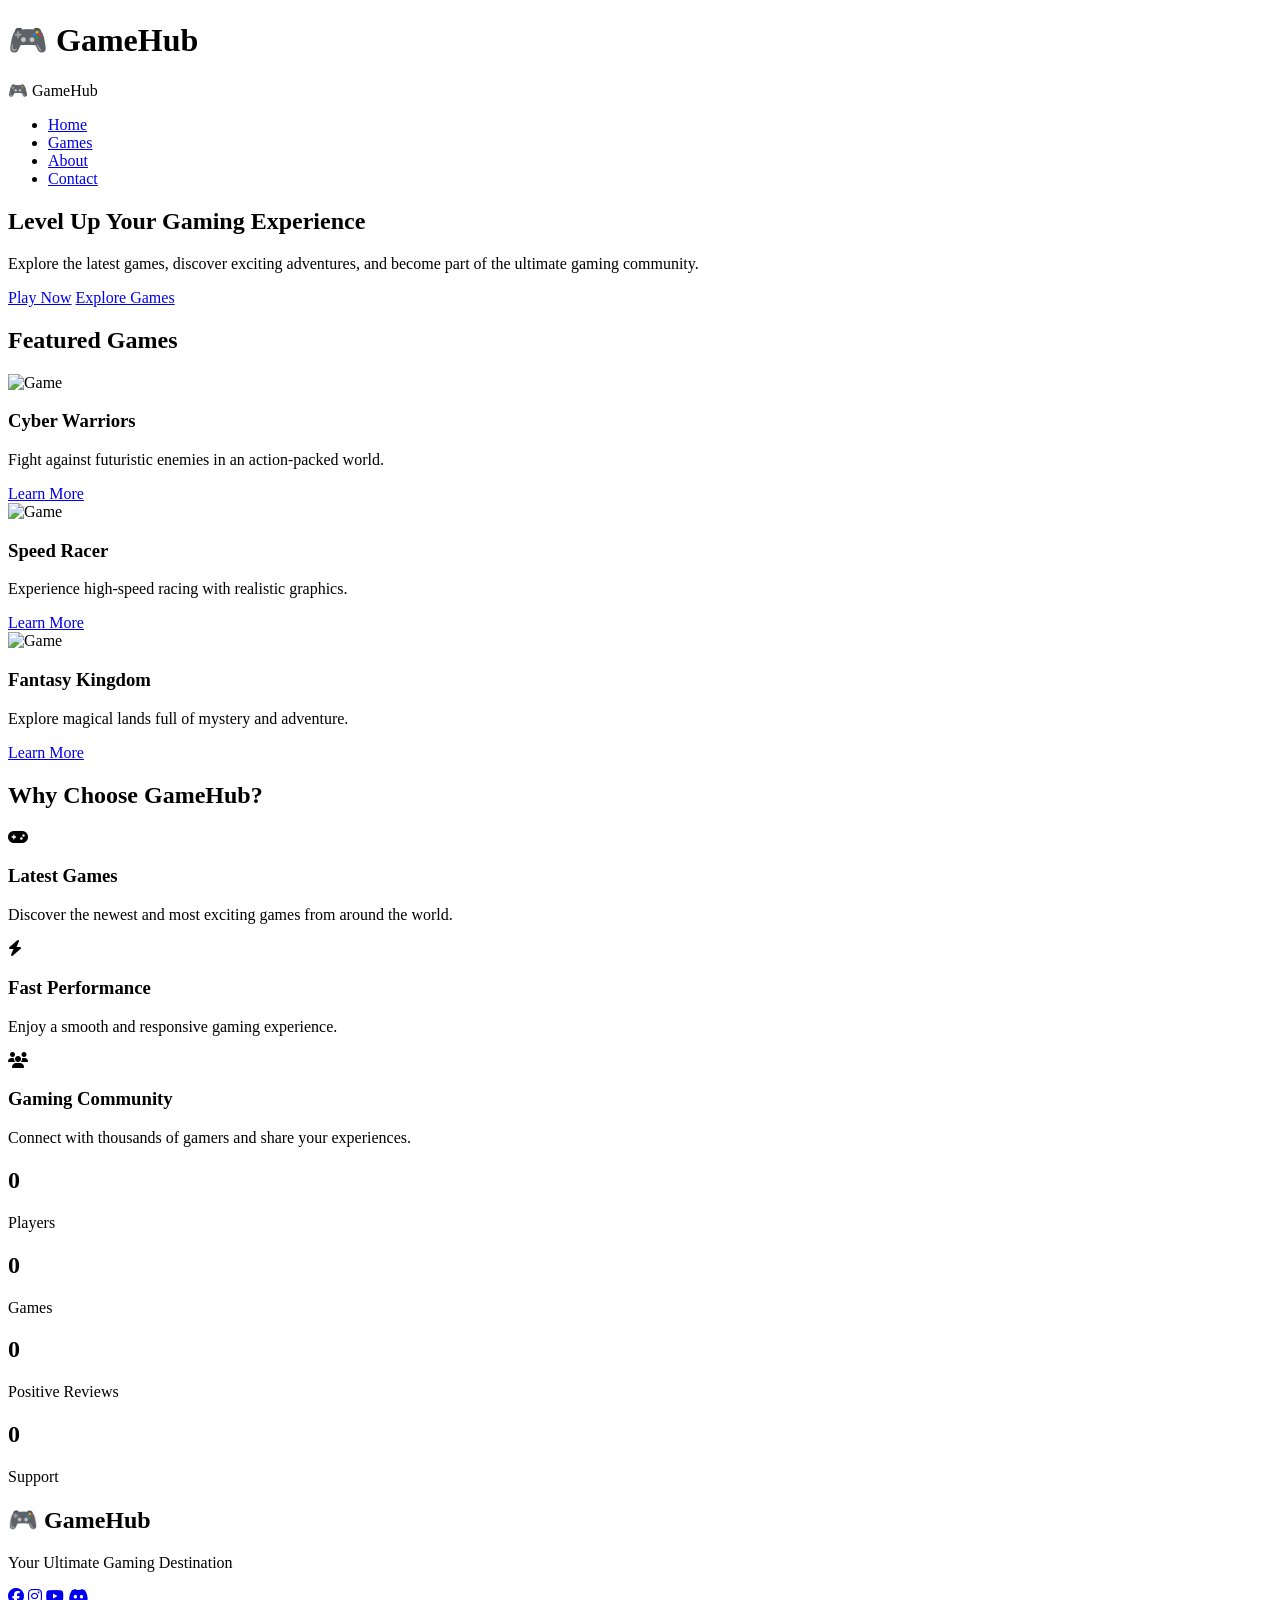
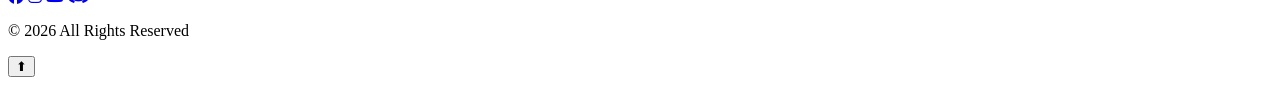
==== index.html @ f031dc1d "Add files via upload" ====
<!DOCTYPE html>
<html lang="en">

<head>
    <meta charset="UTF-8">
    <meta name="viewport" content="width=device-width, initial-scale=1.0">
    <title>GameHub | Home</title>

    <!-- CSS -->
    <link rel="stylesheet" href="css/style.css">

    <!-- Google Font -->
    <link href="https://fonts.googleapis.com/css2?family=Poppins:wght@300;400;500;600;700&display=swap" rel="stylesheet">

    <!-- Font Awesome -->
    <link rel="stylesheet"
        href="https://cdnjs.cloudflare.com/ajax/libs/font-awesome/6.7.2/css/all.min.css">
</head>

<body>

    <div id="loader">

<h1>🎮 GameHub</h1>

</div>

    <!-- Navigation -->
    <header>

        <nav class="navbar">

            <div class="logo">
                🎮 GameHub
            </div>

            <ul class="nav-links">

                <li><a href="index.html" class="active">Home</a></li>

                <li><a href="games.html">Games</a></li>

                <li><a href="about.html">About</a></li>

                <li><a href="contact.html">Contact</a></li>

            </ul>

        </nav>

    </header>

    <!-- Hero Section -->

    <section class="hero">

        <div class="hero-content">

            <h1>Level Up Your Gaming Experience</h1>

            <p>
                Explore the latest games, discover exciting adventures,
                and become part of the ultimate gaming community.
            </p>

            <div class="buttons">
                <a href="games.html" class="btn" id="playBtn">Play Now</a>

                <!-- <a href="games.html" class="btn">Play Now</a> -->

                <a href="games.html" class="btn btn-outline">Explore Games</a>

            </div>

        </div>

    </section>

    <!-- Featured Games -->

    <section class="featured">

        <h2>Featured Games</h2>

        <div class="cards">

            <div class="card">

                <img src="https://picsum.photos/400/250?random=1" alt="Game">

                <h3>Cyber Warriors</h3>

                <p>Fight against futuristic enemies in an action-packed world.</p>

                <a href="games.html" class="btn-small">Learn More</a>

            </div>

            <div class="card">

                <img src="https://picsum.photos/400/250?random=2" alt="Game">

                <h3>Speed Racer</h3>

                <p>Experience high-speed racing with realistic graphics.</p>

                <a href="games.html" class="btn-small">Learn More</a>

            </div>

            <div class="card">

                <img src="https://picsum.photos/400/250?random=3" alt="Game">

                <h3>Fantasy Kingdom</h3>

                <p>Explore magical lands full of mystery and adventure.</p>

                <a href="games.html" class="btn-small">Learn More</a>

            </div>

        </div>


        

        





    </section>
    <!-- Why Choose Us -->

<section class="why">

    <h2>Why Choose GameHub?</h2>

    <div class="why-container">

        <div class="why-box">
            <i class="fa-solid fa-gamepad"></i>
            <h3>Latest Games</h3>
            <p>Discover the newest and most exciting games from around the world.</p>
        </div>

        <div class="why-box">
            <i class="fa-solid fa-bolt"></i>
            <h3>Fast Performance</h3>
            <p>Enjoy a smooth and responsive gaming experience.</p>
        </div>

        <div class="why-box">
            <i class="fa-solid fa-users"></i>
            <h3>Gaming Community</h3>
            <p>Connect with thousands of gamers and share your experiences.</p>
        </div>

    </div>

</section>

    <!-- Statistics -->

<section class="stats">

    <div class="stat-box">
        <h2><span class="counter" data-target="50000">0</span></h2>
        <p>Players</p>
    </div>

    <div class="stat-box">
        <h2><span class="counter" data-target="120">0</span></h2>
        <p>Games</p>
    </div>

    <div class="stat-box">
        <h2><span class="counter" data-target="98">0</span></h2>
        <p>Positive Reviews</p>
    </div>

    <div class="stat-box">
        <h2><span class="counter" data-target="24">0</span></h2>
        <p>Support</p>
    </div>

</section>
    
    

    <!-- Footer -->


    <footer>

<h2>🎮 GameHub</h2>

<p>

Your Ultimate Gaming Destination

</p>

<div class="social-icons">

<a href="#"><i class="fab fa-facebook"></i></a>

<a href="#"><i class="fab fa-instagram"></i></a>

<a href="#"><i class="fab fa-youtube"></i></a>

<a href="#"><i class="fab fa-discord"></i></a>

</div>

<p>

© 2026 All Rights Reserved

</p>

</footer>

    <!-- <footer>

        <p>© 2026 GameHub | Created for Google Analytics Presentation</p>

    </footer> -->

    <script src="js/script.js"></script>

    <button id="topBtn">
⬆
</button>

</body>

</html>
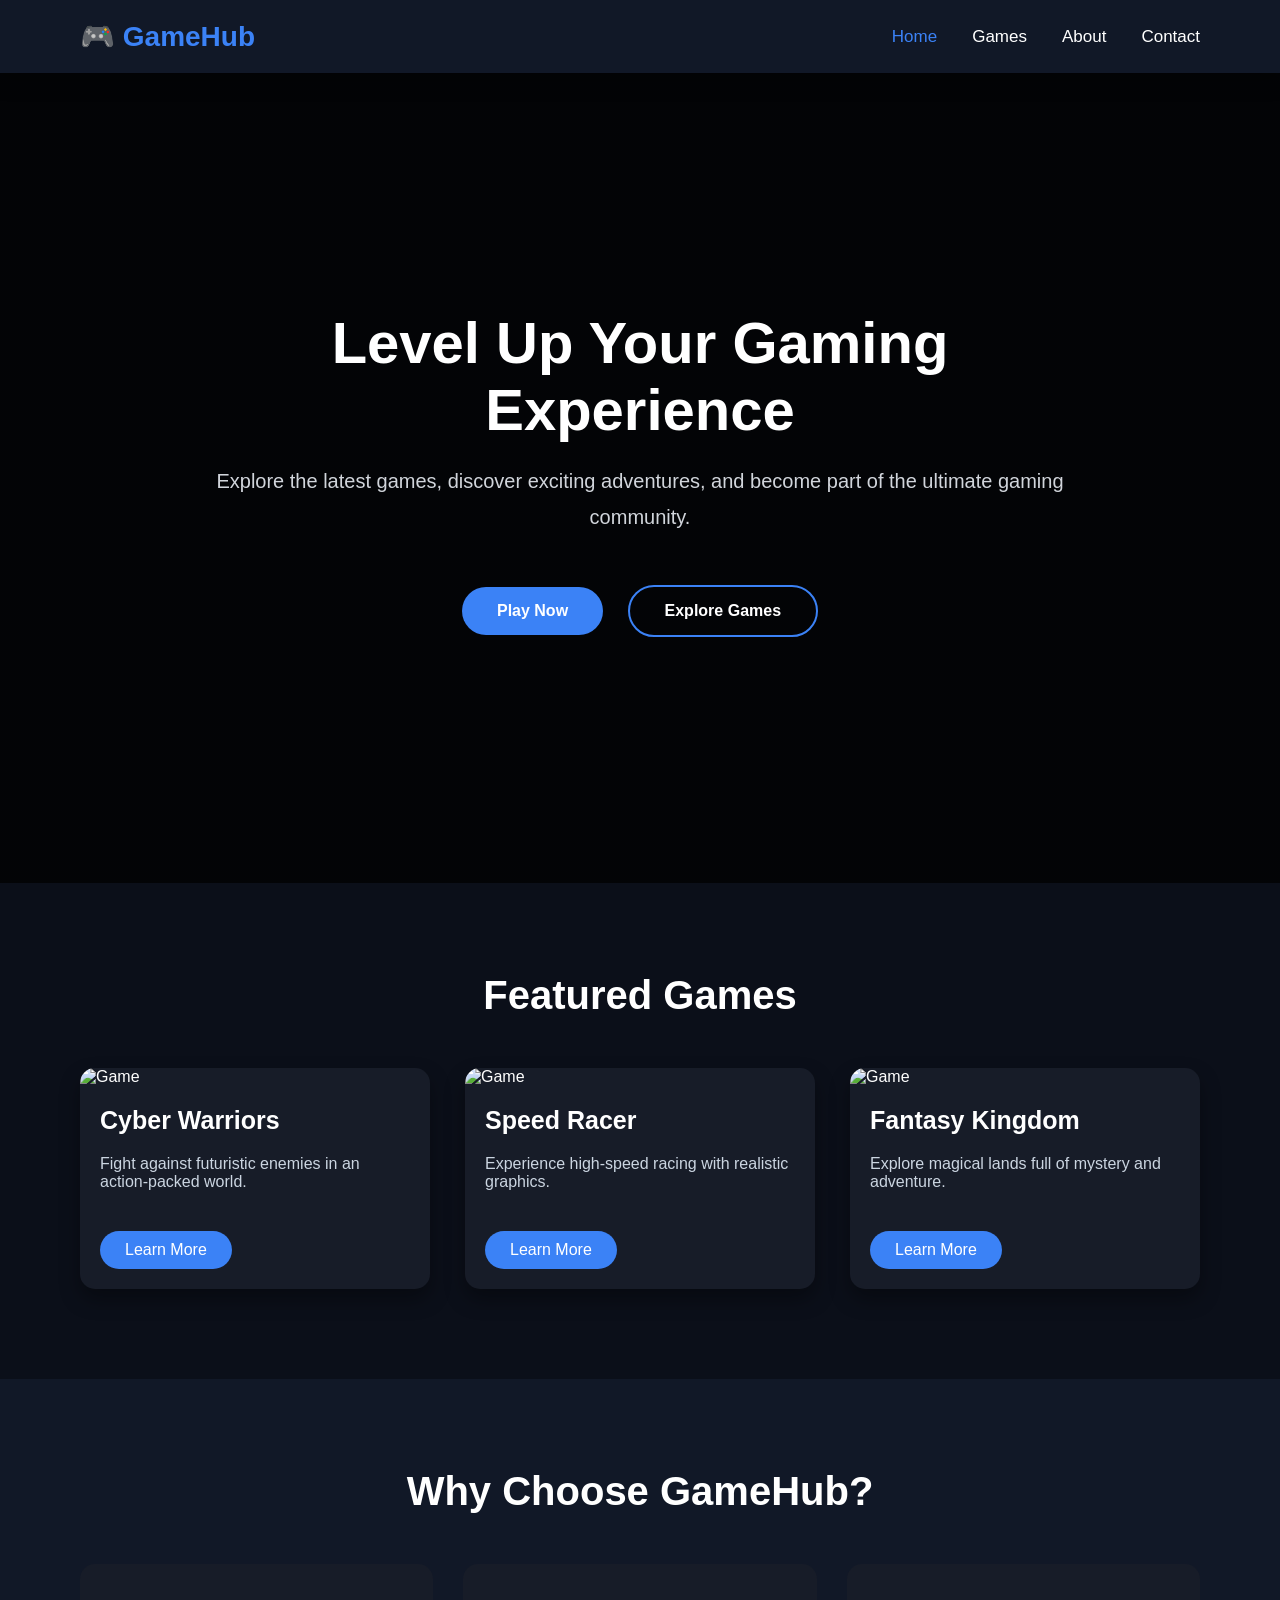
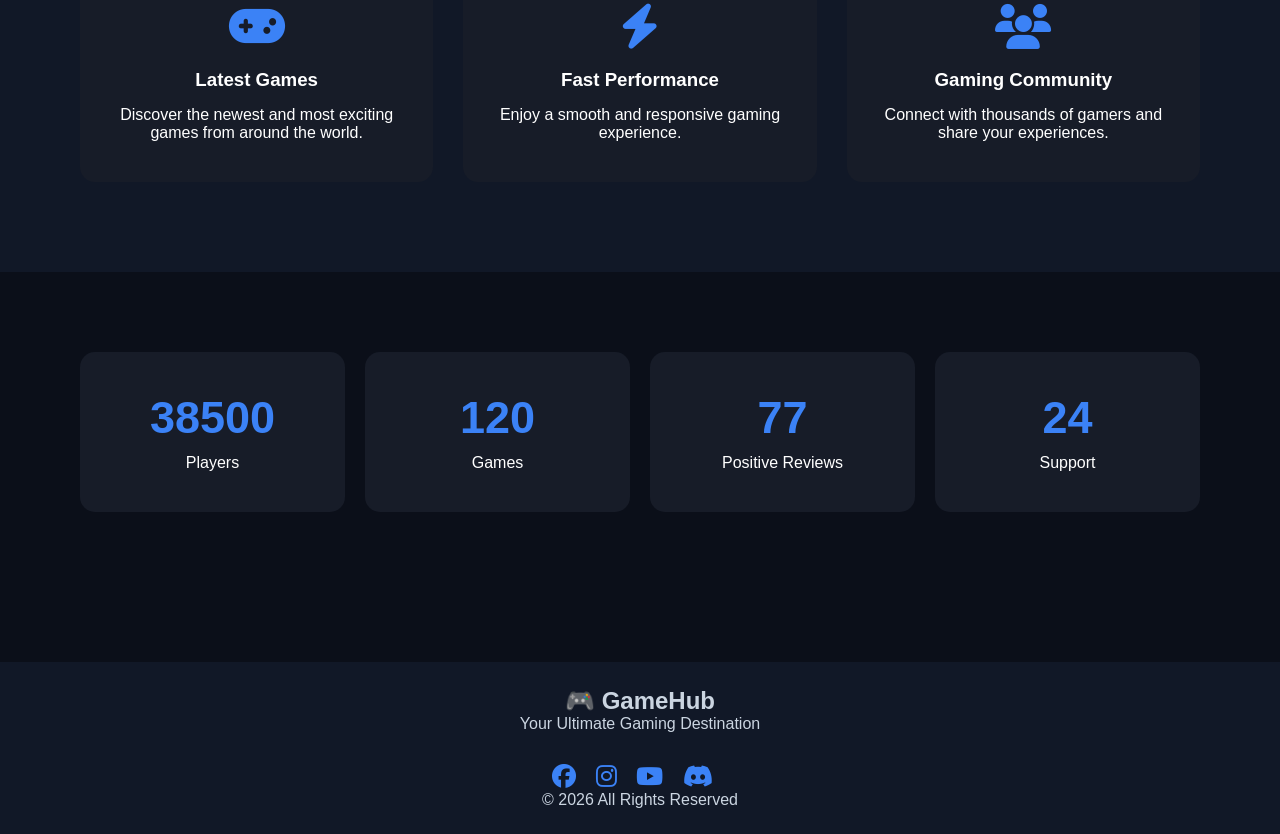
==== commit a3e51009: "Add files via upload" ====
--- a/index.html
+++ b/index.html
@@ -7,7 +7,7 @@
     <title>GameHub | Home</title>
 
     <!-- CSS -->
-    <link rel="stylesheet" href="css/style.css">
+    <link rel="stylesheet" href="style.css">
 
     <!-- Google Font -->
     <link href="https://fonts.googleapis.com/css2?family=Poppins:wght@300;400;500;600;700&display=swap" rel="stylesheet">
@@ -229,7 +229,7 @@
 
     </footer> -->
 
-    <script src="js/script.js"></script>
+    <script src="script.js"></script>
 
     <button id="topBtn">
 ⬆
--- a/style.css
+++ b/style.css
@@ -0,0 +1,760 @@
+/* ==========================
+   GOOGLE FONT & RESET
+========================== */
+
+*{
+    margin:0;
+    padding:0;
+    box-sizing:border-box;
+    scroll-behavior:smooth;
+}
+
+body{
+    font-family:'Poppins',sans-serif;
+    background:#0B0F19;
+    color:white;
+}
+
+/* ==========================
+   NAVBAR
+========================== */
+
+.navbar{
+    width:100%;
+    display:flex;
+    justify-content:space-between;
+    align-items:center;
+    padding:20px 80px;
+    background:#111827;
+    position:sticky;
+    top:0;
+    z-index:1000;
+    box-shadow:0 5px 20px rgba(0,0,0,.4);
+}
+
+.logo{
+    font-size:28px;
+    font-weight:700;
+    color:#3B82F6;
+}
+
+.nav-links{
+    display:flex;
+    list-style:none;
+    gap:35px;
+}
+
+.nav-links a{
+    color:white;
+    text-decoration:none;
+    font-size:17px;
+    transition:.3s;
+}
+
+.nav-links a:hover,
+.nav-links .active{
+    color:#3B82F6;
+}
+
+/* ==========================
+   HERO SECTION
+========================== */
+
+.hero{
+    min-height:90vh;
+    display:flex;
+    justify-content:center;
+    align-items:center;
+    text-align:center;
+    padding:50px;
+    background:
+    linear-gradient(rgba(0,0,0,.75),rgba(0,0,0,.75)),
+    url("https://images.unsplash.com/photo-1542751371-adc38448a05e?auto=format&fit=crop&w=1600&q=80");
+    /* url("../images/hero.jpg"); */
+    background-size:cover;
+    background-position:center;
+}
+
+.hero-content{
+    max-width:850px;
+}
+
+.hero h1{
+    font-size:58px;
+    margin-bottom:20px;
+    color:#ffffff;
+}
+
+.hero p{
+    font-size:20px;
+    color:#d1d5db;
+    line-height:1.8;
+}
+
+/* ==========================
+   BUTTONS
+========================== */
+
+.buttons{
+    margin-top:40px;
+}
+
+.btn{
+    display:inline-block;
+    padding:15px 35px;
+    margin:10px;
+    background:#3B82F6;
+    color:white;
+    text-decoration:none;
+    border-radius:50px;
+    transition:.3s;
+    font-weight:600;
+}
+
+.btn:hover{
+    transform:translateY(-5px);
+    background:#2563eb;
+}
+
+.btn-outline{
+    background:transparent;
+    border:2px solid #3B82F6;
+}
+
+.btn-outline:hover{
+    background:#3B82F6;
+}
+
+/* ==========================
+   FEATURED GAMES
+========================== */
+
+.featured{
+    padding:90px 80px;
+}
+
+.featured h2{
+    text-align:center;
+    font-size:40px;
+    margin-bottom:50px;
+}
+
+.cards{
+    display:grid;
+    grid-template-columns:repeat(auto-fit,minmax(300px,1fr));
+    gap:35px;
+}
+
+.card{
+    background:#171C28;
+    border-radius:15px;
+    overflow:hidden;
+    transition:.4s;
+    box-shadow:0 10px 20px rgba(0,0,0,.35);
+}
+
+.card:hover{
+    transform:translateY(-12px);
+}
+
+.card img{
+    width:100%;
+    height:220px;
+    object-fit:cover;
+}
+
+.card h3{
+    padding:20px;
+    font-size:25px;
+}
+
+.card p{
+    padding:0 20px 20px;
+    color:#cbd5e1;
+}
+
+.btn-small{
+    display:inline-block;
+    margin:20px;
+    padding:10px 25px;
+    background:#3B82F6;
+    color:white;
+    text-decoration:none;
+    border-radius:30px;
+    transition:.3s;
+}
+
+.btn-small:hover{
+    background:#2563eb;
+}
+
+/* ==========================
+   FOOTER
+========================== */
+
+footer{
+    background:#111827;
+    text-align:center;
+    padding:25px;
+    margin-top:70px;
+    color:#cbd5e1;
+}
+
+/* ==========================
+   RESPONSIVE
+========================== */
+
+@media(max-width:900px){
+
+.navbar{
+    flex-direction:column;
+    padding:20px;
+}
+
+.nav-links{
+    margin-top:20px;
+    flex-wrap:wrap;
+    justify-content:center;
+}
+
+.hero h1{
+    font-size:40px;
+}
+
+.hero p{
+    font-size:18px;
+}
+
+.featured{
+    padding:60px 20px;
+}
+
+}
+/* ==========================
+   WHY CHOOSE US
+========================== */
+
+.why{
+
+padding:90px 80px;
+
+background:#111827;
+
+text-align:center;
+
+}
+
+.why h2{
+
+font-size:40px;
+
+margin-bottom:50px;
+
+}
+
+.why-container{
+
+display:grid;
+
+grid-template-columns:repeat(auto-fit,minmax(250px,1fr));
+
+gap:30px;
+
+}
+
+.why-box{
+
+background:#171C28;
+
+padding:40px 30px;
+
+border-radius:15px;
+
+transition:.4s;
+
+}
+
+.why-box:hover{
+
+transform:translateY(-10px);
+
+}
+
+.why-box i{
+
+font-size:45px;
+
+color:#3B82F6;
+
+margin-bottom:20px;
+
+}
+
+.why-box h3{
+
+margin-bottom:15px;
+
+}
+
+/* ==========================
+   STATS
+========================== */
+
+.stats{
+
+display:grid;
+
+grid-template-columns:repeat(auto-fit,minmax(180px,1fr));
+
+gap:20px;
+
+padding:80px;
+
+text-align:center;
+
+}
+
+.stat-box{
+
+background:#171C28;
+
+padding:40px;
+
+border-radius:15px;
+
+}
+
+.stat-box h2{
+
+font-size:45px;
+
+color:#3B82F6;
+
+margin-bottom:10px;
+
+}
+/* ==========================
+   GAMES PAGE
+========================== */
+
+.games-page{
+
+padding:80px;
+
+text-align:center;
+
+}
+
+.games-page h1{
+
+font-size:45px;
+
+margin-bottom:15px;
+
+}
+
+.games-page p{
+
+color:#cbd5e1;
+
+margin-bottom:20px;
+
+}
+/* ==========================
+   ABOUT PAGE
+========================== */
+
+.about-page{
+
+padding:90px 80px;
+
+text-align:center;
+
+}
+
+.about-page h1{
+
+font-size:45px;
+
+margin-bottom:20px;
+
+}
+
+.intro{
+
+max-width:900px;
+
+margin:auto;
+
+line-height:1.8;
+
+color:#cbd5e1;
+
+font-size:18px;
+
+}
+
+.mission{
+
+display:grid;
+
+grid-template-columns:repeat(auto-fit,minmax(300px,1fr));
+
+gap:30px;
+
+padding:70px 80px;
+
+}
+
+.mission-box{
+
+background:#171C28;
+
+padding:40px;
+
+border-radius:15px;
+
+text-align:center;
+
+transition:.3s;
+
+}
+
+.mission-box:hover{
+
+transform:translateY(-10px);
+
+}
+
+.mission-box i{
+
+font-size:50px;
+
+color:#3B82F6;
+
+margin-bottom:20px;
+
+}
+
+.team{
+
+padding:80px;
+
+text-align:center;
+
+}
+
+.team h2{
+
+margin-bottom:40px;
+
+font-size:40px;
+
+}
+
+.team .card img{
+
+height:250px;
+
+object-fit:cover;
+
+}
+/* ==========================
+   CONTACT PAGE
+========================== */
+
+.contact-page{
+
+padding:80px;
+
+text-align:center;
+
+}
+
+.contact-page h1{
+
+font-size:45px;
+
+margin-bottom:15px;
+
+}
+
+.contact-container{
+
+display:grid;
+
+grid-template-columns:1fr 1fr;
+
+gap:50px;
+
+margin-top:50px;
+
+align-items:start;
+
+}
+
+.contact-info{
+
+background:#171C28;
+
+padding:40px;
+
+border-radius:15px;
+
+text-align:left;
+
+}
+
+.contact-info h2{
+
+margin-bottom:25px;
+
+}
+
+.contact-info p{
+
+margin:15px 0;
+
+color:#cbd5e1;
+
+}
+
+.contact-info i{
+
+color:#3B82F6;
+
+margin-right:10px;
+
+}
+
+.social-icons{
+
+margin-top:30px;
+
+}
+
+.social-icons a{
+
+display:inline-block;
+
+margin-right:15px;
+
+font-size:24px;
+
+color:#3B82F6;
+
+transition:.3s;
+
+}
+
+.social-icons a:hover{
+
+transform:scale(1.2);
+
+color:#60a5fa;
+
+}
+
+form{
+
+display:flex;
+
+flex-direction:column;
+
+gap:20px;
+
+}
+
+input,
+textarea{
+
+padding:15px;
+
+border:none;
+
+border-radius:10px;
+
+background:#171C28;
+
+color:white;
+
+font-size:16px;
+
+}
+
+input:focus,
+textarea:focus{
+
+outline:2px solid #3B82F6;
+
+}
+
+@media(max-width:900px){
+
+.contact-container{
+
+grid-template-columns:1fr;
+
+}
+
+}
+/* ==========================
+SEARCH BAR
+========================== */
+
+.search-box{
+
+width:350px;
+
+max-width:90%;
+
+padding:15px;
+
+margin:30px auto;
+
+display:block;
+
+border:none;
+
+border-radius:30px;
+
+background:#171C28;
+
+color:white;
+
+font-size:16px;
+
+outline:none;
+
+}
+
+/* ==========================
+FEATURED BANNER
+========================== */
+
+.featured-banner{
+    
+
+background:linear-gradient(90deg,#1659ea,#092266);
+
+padding:50px;
+
+border-radius:20px;
+
+text-align:center;
+
+margin:50px auto;
+
+max-width:900px;
+
+}
+
+.featured-banner h2{
+
+margin-bottom:15px;
+
+}
+
+.featured-banner h3{
+
+font-size:35px;
+
+margin-bottom:15px;
+
+}
+
+.featured-banner p{
+
+color:white;
+
+margin-bottom:25px;
+
+}
+/* ==========================
+BACK TO TOP
+========================== */
+
+#topBtn{
+
+position:fixed;
+
+bottom:30px;
+
+right:30px;
+
+padding:15px 18px;
+
+font-size:20px;
+
+border:none;
+
+background:#3B82F6;
+
+color:white;
+
+border-radius:50%;
+
+cursor:pointer;
+
+display:none;
+
+z-index:999;
+
+}
+/* Loader */
+
+#loader{
+
+position:fixed;
+
+top:0;
+
+left:0;
+
+width:100%;
+
+height:100vh;
+
+background:#0B0F19;
+
+display:flex;
+
+justify-content:center;
+
+align-items:center;
+
+z-index:99999;
+
+}
+
+#loader h1{
+
+font-size:60px;
+
+color:#3B82F6;
+
+animation:pulse 1.5s infinite;
+
+}
+
+@keyframes pulse{
+
+0%{
+
+transform:scale(1);
+
+}
+
+50%{
+
+transform:scale(1.15);
+
+}
+
+100%{
+
+transform:scale(1);
+
+}
+
+}
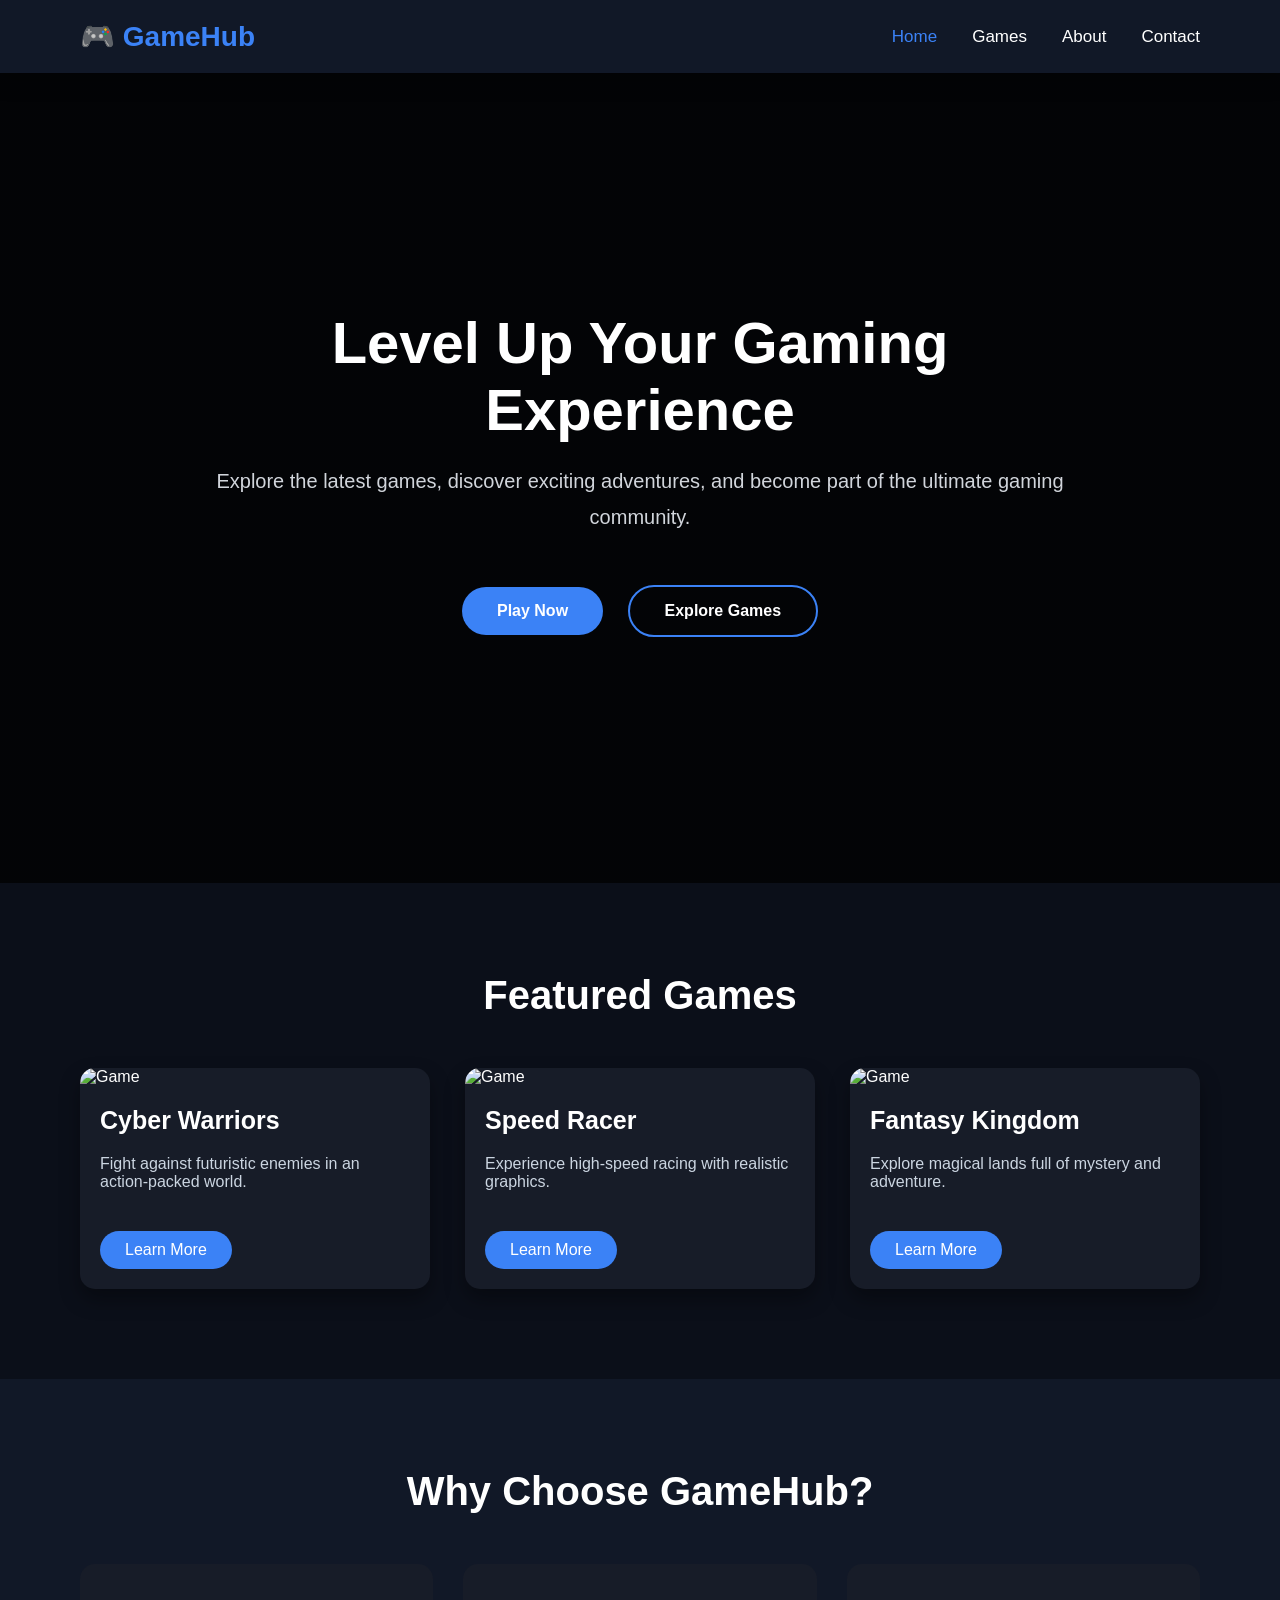
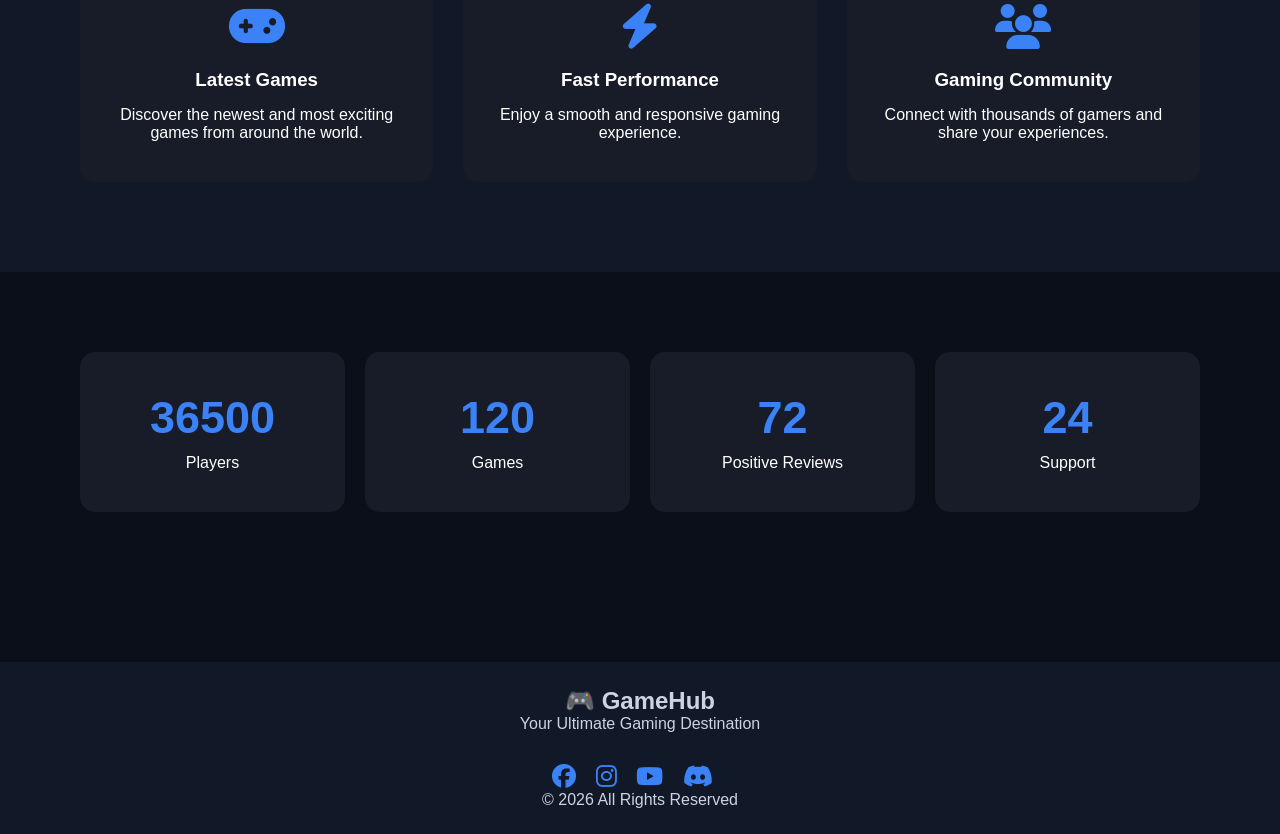
==== commit 9804f298: "Add files via upload" ====
--- a/index.html
+++ b/index.html
@@ -2,6 +2,17 @@
 <html lang="en">
 
 <head>
+
+    <!-- Google tag (gtag.js) -->
+<script async src="https://www.googletagmanager.com/gtag/js?id=G-H3LF6WN6B9"></script>
+<script>
+  window.dataLayer = window.dataLayer || [];
+  function gtag(){dataLayer.push(arguments);}
+  gtag('js', new Date());
+
+  gtag('config', 'G-H3LF6WN6B9');
+</script>
+
     <meta charset="UTF-8">
     <meta name="viewport" content="width=device-width, initial-scale=1.0">
     <title>GameHub | Home</title>
